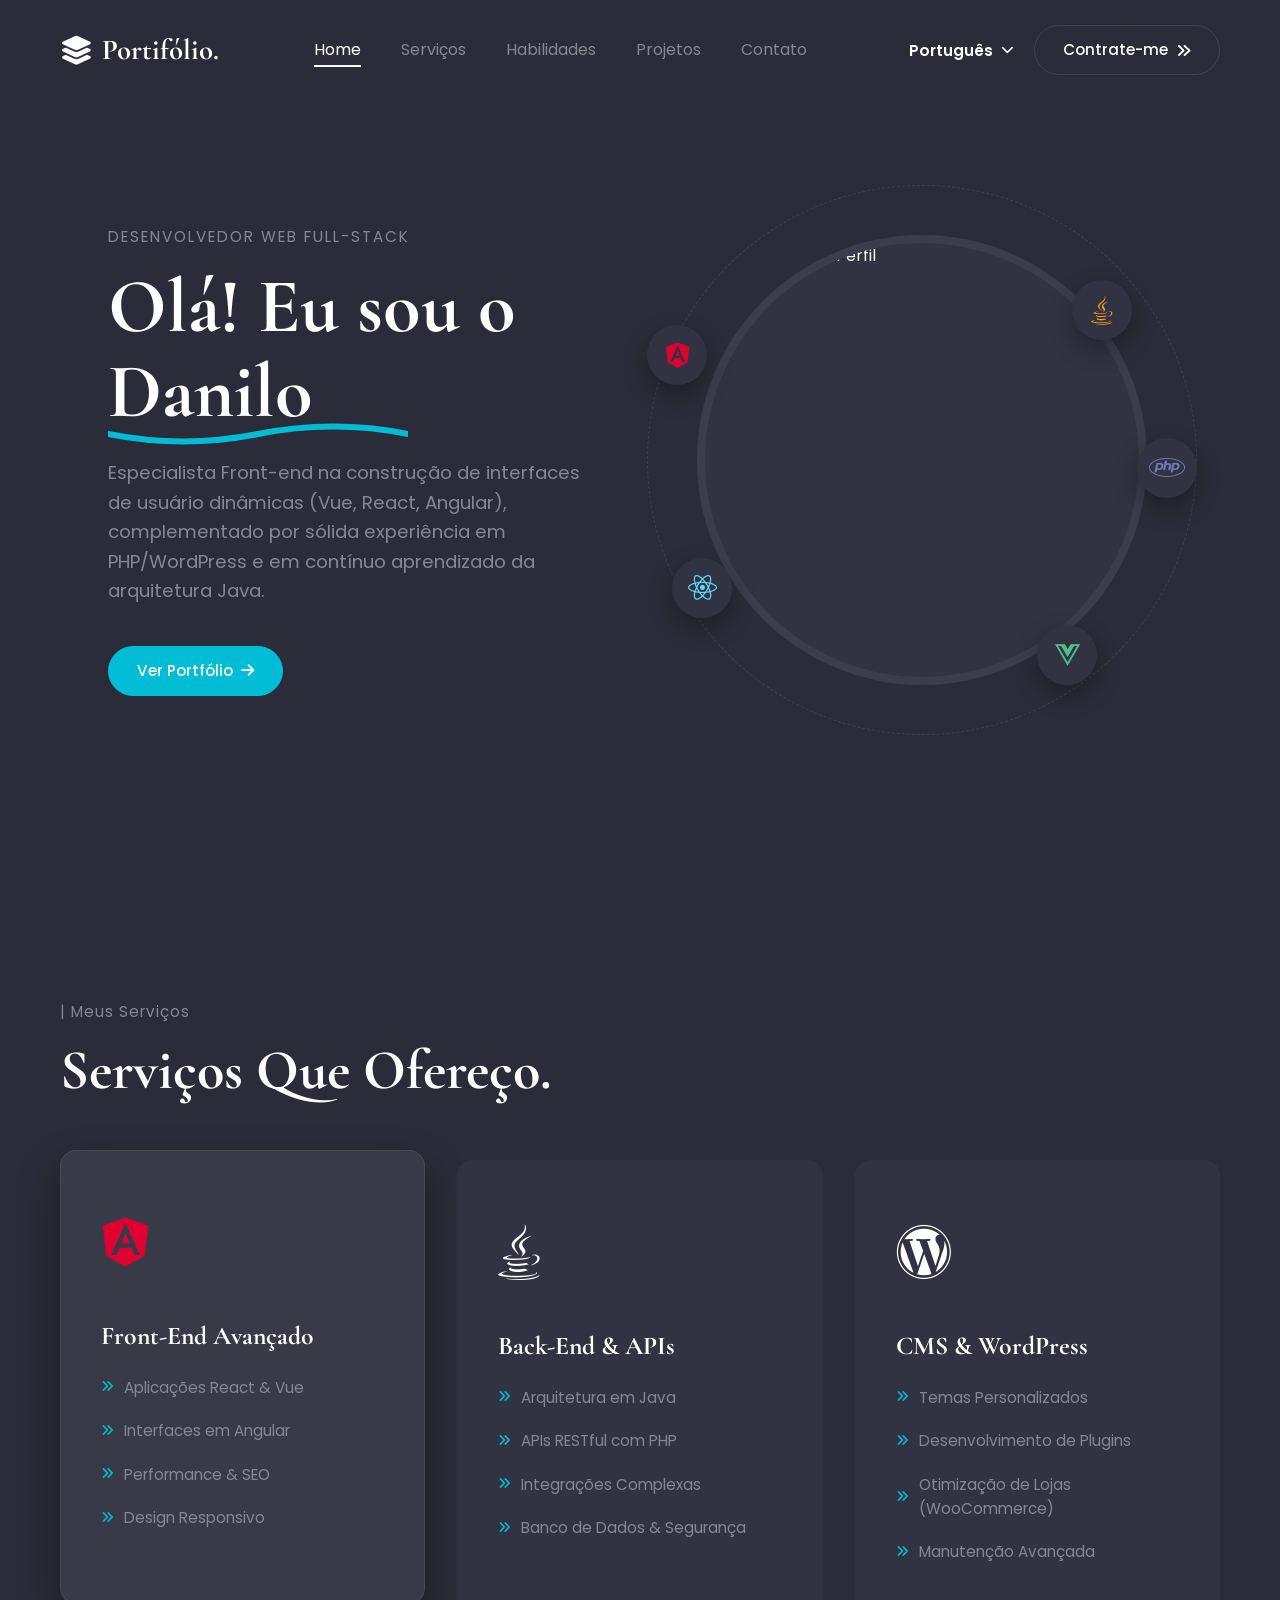
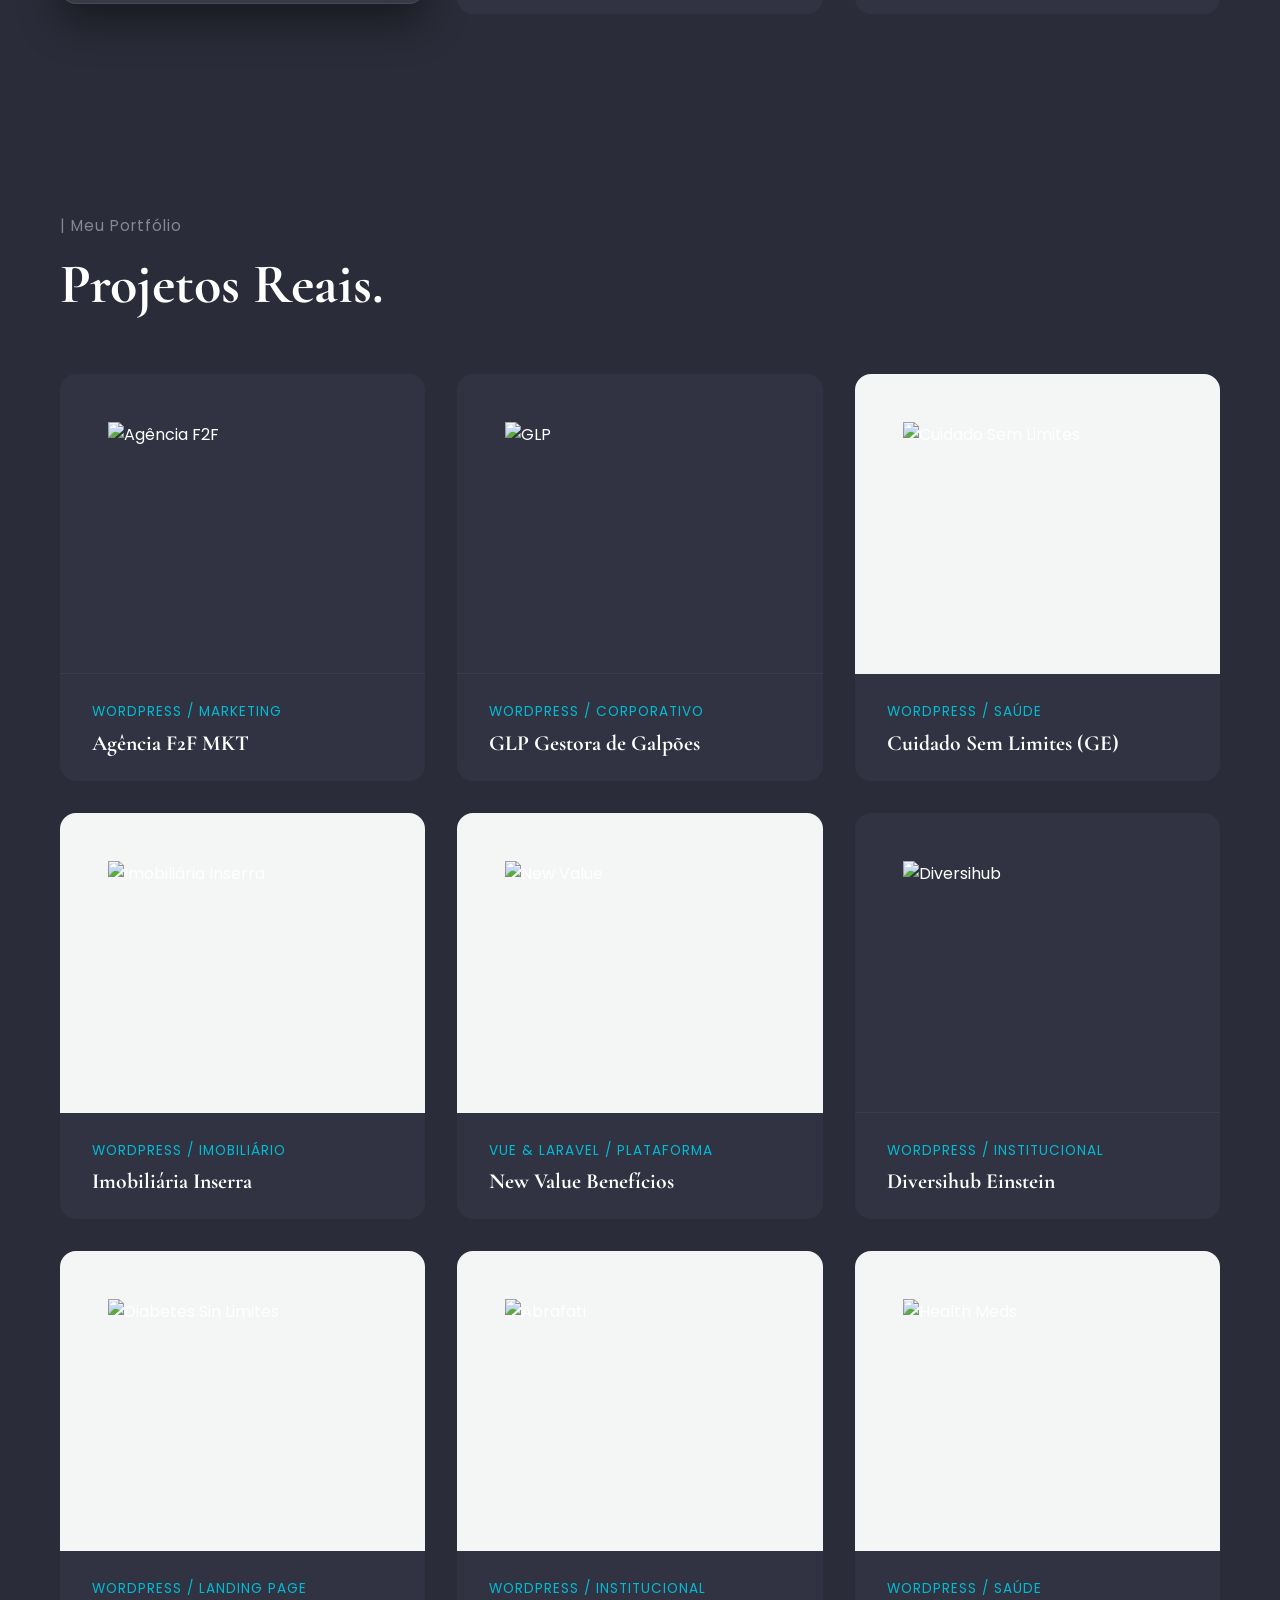
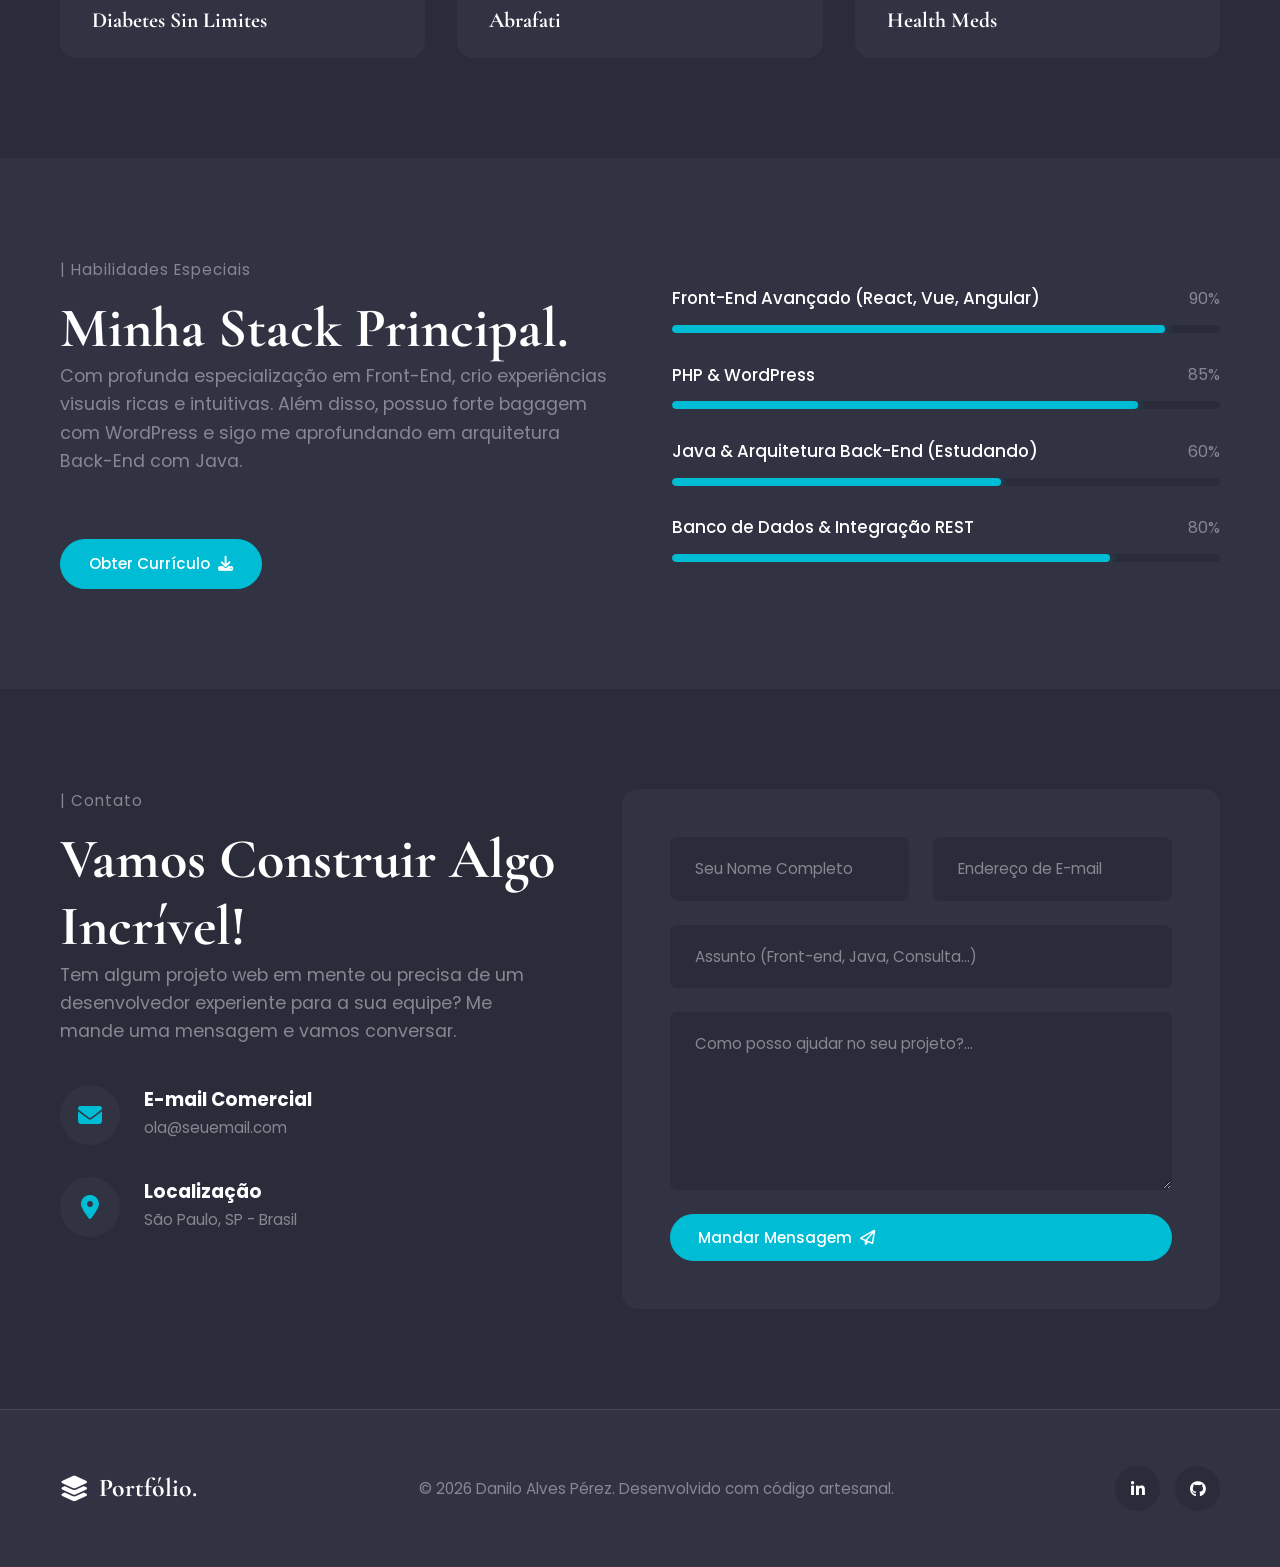
==== index.html @ 252a56c3 "feat: Initial commit of the portfolio project" ====
<!doctype html>
<html lang="pt-BR">
  <head>
    <meta charset="UTF-8" />
    <meta name="viewport" content="width=device-width, initial-scale=1.0" />
    <title>Portfólio | Desenvolvedor Full-Stack</title>

    <!-- Meta tags for SEO -->
    <meta
      name="description"
      content="Portfólio moderno e profissional de UI/UX Design e Desenvolvimento. Confira meus projetos, habilidades e serviços."
    />

    <!-- Google Fonts -->
    <link rel="preconnect" href="https://fonts.googleapis.com" />
    <link rel="preconnect" href="https://fonts.gstatic.com" crossorigin />
    <link
      href="https://fonts.googleapis.com/css2?family=Cormorant+Garamond:ital,wght@0,400;0,500;0,600;0,700;1,400&family=Poppins:wght@300;400;500;600;700&display=swap"
      rel="stylesheet"
    />

    <!-- Font Awesome for Icons -->
    <link
      rel="stylesheet"
      href="https://cdnjs.cloudflare.com/ajax/libs/font-awesome/6.4.0/css/all.min.css"
    />

    <!-- Flag Icons -->
    <link
      rel="stylesheet"
      href="https://cdn.jsdelivr.net/gh/lipis/flag-icons@7.0.0/css/flag-icons.min.css"
    />

    <!-- Custom CSS -->
    <link rel="stylesheet" href="./css/style.css" />
  </head>
  <body>
    <!-- Header / Navigation -->
    <header class="header" id="header">
      <div class="container header-container">
        <a href="#" class="logo">
          <i class="fa-solid fa-layer-group"></i>
          <span>Portifólio.</span>
        </a>

        <nav class="nav" id="nav-menu">
          <ul class="nav-list">
            <li class="nav-item">
              <a href="#home" class="nav-link active" data-i18n="nav-home"
                >Home</a
              >
            </li>
            <li class="nav-item">
              <a href="#services" class="nav-link" data-i18n="nav-services"
                >Serviços</a
              >
            </li>
            <li class="nav-item">
              <a href="#skills" class="nav-link" data-i18n="nav-skills"
                >Habilidades</a
              >
            </li>
            <li class="nav-item">
              <a href="#portfolio" class="nav-link" data-i18n="nav-portfolio"
                >Projetos</a
              >
            </li>
            <li class="nav-item">
              <a href="#contact" class="nav-link" data-i18n="nav-contact"
                >Contato</a
              >
            </li>
          </ul>

          <div class="nav-close" id="nav-close">
            <i class="fa-solid fa-xmark"></i>
          </div>
        </nav>

        <div class="header-actions">
          <!-- Botão Dropdown de Idioma (Movido para o lugar correto) -->
          <div class="lang-dropdown">
            <button class="lang-dropdown-btn" id="lang-dropdown-btn">
              <span class="fi fi-br" id="current-lang-flag"></span>
              <span id="current-lang-text">Português</span>
              <i class="fa-solid fa-chevron-down" style="font-size: 0.8rem"></i>
            </button>
            <ul class="lang-dropdown-menu">
              <li>
                <a href="#" class="lang-option" data-lang="pt"
                  ><span class="fi fi-br"></span> Português</a
                >
              </li>
              <li>
                <a href="#" class="lang-option" data-lang="en"
                  ><span class="fi fi-us"></span> English</a
                >
              </li>
              <li>
                <a href="#" class="lang-option" data-lang="es"
                  ><span class="fi fi-es"></span> Español</a
                >
              </li>
            </ul>
          </div>

          <a href="#contact" class="btn btn-outline" data-i18n="nav-hire"
            >Contrate-me <i class="fa-solid fa-angles-right"></i
          ></a>
          <div class="nav-toggle" id="nav-toggle">
            <i class="fa-solid fa-bars-staggered"></i>
          </div>
        </div>
      </div>
    </header>

    <main class="main">
      <!-- HERO SECTION -->
      <section id="home" class="hero section">
        <div class="container hero-container grid">
          <div class="hero-content">
            <span class="hero-subtitle" data-i18n="hero-subtitle"
              >Desenvolvedor Web Full-Stack</span
            >
            <h1 class="hero-title" data-i18n="hero-title-1">
              Olá! Eu sou o<br />
              <span class="highlight">Danilo</span>
              <svg
                class="title-shape"
                viewBox="0 0 200 20"
                xmlns="http://www.w3.org/2000/svg"
              >
                <path
                  d="M0,10 Q50,20 100,10 T200,10"
                  fill="none"
                  stroke="var(--clr-accent)"
                  stroke-width="4"
                  stroke-linecap="round"
                />
              </svg>
            </h1>
            <p class="hero-description" data-i18n="hero-description">
              Especialista em construir aplicações robustas, sistemas escaláveis
              e experiências de usuário dinâmicas utilizando tecnologias
              modernas do front ao back-end.
            </p>
            <div class="hero-btns">
              <a
                href="#portfolio"
                class="btn btn-primary"
                data-i18n="hero-btn-portfolio"
                >Ver Portfólio <i class="fa-solid fa-arrow-right"></i
              ></a>
              <!-- <a
                href="#services"
                class="btn btn-video"
                data-i18n="hero-btn-video"
                ><i class="fa-solid fa-circle-play"></i> Assistir Vídeo</a
              > -->
            </div>
          </div>
          <div class="hero-img-container">
            <div class="hero-circle-shape"></div>
            <!-- Sua foto local (já copiada): -->
            <img
              src="./assets/img/hero-danilo.png"
              alt="Minha Foto de Perfil"
              class="hero-img"
            />

            <div class="hero-floating-icon f-icon-1">
              <i class="fa-brands fa-java"></i>
            </div>
            <div class="hero-floating-icon f-icon-2">
              <i class="fa-brands fa-react"></i>
            </div>
            <div class="hero-floating-icon f-icon-3">
              <i class="fa-brands fa-php"></i>
            </div>
            <div class="hero-floating-icon f-icon-4">
              <i class="fa-brands fa-angular"></i>
            </div>
            <div class="hero-floating-icon f-icon-5">
              <i class="fa-brands fa-vuejs"></i>
            </div>
          </div>
        </div>
      </section>

      <!-- SERVICES SECTION -->
      <section id="services" class="services section">
        <div class="container">
          <div class="section-header">
            <span class="section-subtitle" data-i18n="services-section-subtitle"
              >| Meus Serviços</span
            >
            <h2 class="section-title" data-i18n="services-section-title">
              Serviços Que Ofereço.
            </h2>
          </div>

          <div class="services-grid grid">
            <div class="service-card active">
              <div class="service-icon">
                <i class="fa-brands fa-angular"></i>
              </div>
              <h3 class="service-title" data-i18n="service-1-title">
                Front-End Avançado
              </h3>
              <ul class="service-list">
                <li>
                  <i class="fa-solid fa-angles-right"></i>
                  <span data-i18n="service-1-item-1"
                    >Aplicações React & Vue</span
                  >
                </li>
                <li>
                  <i class="fa-solid fa-angles-right"></i>
                  <span data-i18n="service-1-item-2"
                    >Interfaces em Angular</span
                  >
                </li>
                <li>
                  <i class="fa-solid fa-angles-right"></i>
                  <span data-i18n="service-1-item-3">Performance & SEO</span>
                </li>
                <li>
                  <i class="fa-solid fa-angles-right"></i>
                  <span data-i18n="service-1-item-4">Design Responsivo</span>
                </li>
              </ul>
            </div>
            <div class="service-card">
              <div class="service-icon">
                <i class="fa-brands fa-java"></i>
              </div>
              <h3 class="service-title" data-i18n="service-2-title">
                Back-End & APIs
              </h3>
              <ul class="service-list">
                <li>
                  <i class="fa-solid fa-angles-right"></i>
                  <span data-i18n="service-2-item-1">Arquitetura em Java</span>
                </li>
                <li>
                  <i class="fa-solid fa-angles-right"></i>
                  <span data-i18n="service-2-item-2">APIs RESTful com PHP</span>
                </li>
                <li>
                  <i class="fa-solid fa-angles-right"></i>
                  <span data-i18n="service-2-item-3"
                    >Integrações Complexas</span
                  >
                </li>
                <li>
                  <i class="fa-solid fa-angles-right"></i>
                  <span data-i18n="service-2-item-4"
                    >Banco de Dados & Segurança</span
                  >
                </li>
              </ul>
            </div>
            <div class="service-card">
              <div class="service-icon">
                <i class="fa-brands fa-wordpress"></i>
              </div>
              <h3 class="service-title" data-i18n="service-3-title">
                CMS & WordPress
              </h3>
              <ul class="service-list">
                <li>
                  <i class="fa-solid fa-angles-right"></i>
                  <span data-i18n="service-3-item-1">Temas Personalizados</span>
                </li>
                <li>
                  <i class="fa-solid fa-angles-right"></i>
                  <span data-i18n="service-3-item-2"
                    >Desenvolvimento de Plugins</span
                  >
                </li>
                <li>
                  <i class="fa-solid fa-angles-right"></i>
                  <span data-i18n="service-3-item-3"
                    >Otimização de Lojas (WooCommerce)</span
                  >
                </li>
                <li>
                  <i class="fa-solid fa-angles-right"></i>
                  <span data-i18n="service-3-item-4">Manutenção Avançada</span>
                </li>
              </ul>
            </div>
          </div>
        </div>
      </section>

      <!-- PORTFOLIO SECTION -->
      <section id="portfolio" class="portfolio section">
        <div class="container">
          <div class="section-header">
            <span
              class="section-subtitle"
              data-i18n="portfolio-section-subtitle"
              >| Meu Portfólio</span
            >
            <h2 class="section-title" data-i18n="portfolio-section-title">
              Projetos Recentes.
            </h2>
          </div>

          <div class="portfolio-grid grid">
            <div class="portfolio-card">
              <div class="portfolio-img-wrapper">
                <img
                  src="https://agenciaf2f.com/wp-content/themes/agencia-new/assets/images/logos/novo-logo-banner-header.png"
                  alt="Agência F2F"
                  class="portfolio-img logo-mode dark-bg"
                />
                <div class="portfolio-overlay">
                  <a
                    href="https://agenciaf2f.com/"
                    target="_blank"
                    class="portfolio-link"
                    ><i class="fa-solid fa-arrow-right"></i
                  ></a>
                </div>
              </div>
              <div class="portfolio-content">
                <span class="portfolio-category" data-i18n="portfolio-1-cat"
                  >WordPress / Marketing</span
                >
                <h3 class="portfolio-title" data-i18n="portfolio-1-title">
                  Agência F2F MKT
                </h3>
              </div>
            </div>

            <div class="portfolio-card">
              <div class="portfolio-img-wrapper">
                <img
                  src="https://glp.com.br/wp-content/webp-express/webp-images/themes/glp/images/logo.png.webp"
                  alt="GLP"
                  class="portfolio-img logo-mode dark-bg"
                />
                <div class="portfolio-overlay">
                  <a
                    href="https://glp.com.br/"
                    target="_blank"
                    class="portfolio-link"
                    ><i class="fa-solid fa-arrow-right"></i
                  ></a>
                </div>
              </div>
              <div class="portfolio-content">
                <span class="portfolio-category" data-i18n="portfolio-2-cat"
                  >WordPress / Corporativo</span
                >
                <h3 class="portfolio-title" data-i18n="portfolio-2-title">
                  GLP Gestora de Galpões
                </h3>
              </div>
            </div>

            <div class="portfolio-card">
              <div class="portfolio-img-wrapper">
                <img
                  src="https://cuidadosemlimites.com.br/wp-content/uploads/2024/04/Logo_GEHealthcare-01.png"
                  alt="Cuidado Sem Limites"
                  class="portfolio-img logo-mode"
                />
                <div class="portfolio-overlay">
                  <a
                    href="https://cuidadosemlimites.com.br/"
                    target="_blank"
                    class="portfolio-link"
                    ><i class="fa-solid fa-arrow-right"></i
                  ></a>
                </div>
              </div>
              <div class="portfolio-content">
                <span class="portfolio-category" data-i18n="portfolio-3-cat"
                  >WordPress / Saúde</span
                >
                <h3 class="portfolio-title" data-i18n="portfolio-3-title">
                  Cuidado Sem Limites (GE)
                </h3>
              </div>
            </div>

            <div class="portfolio-card">
              <div class="portfolio-img-wrapper">
                <img
                  src="https://imobiliariainserra.com.br/wp-content/themes/imobiliaria-inserra/assets/images/inserra-logo.png"
                  alt="Imobiliária Inserra"
                  class="portfolio-img logo-mode"
                />
                <div class="portfolio-overlay">
                  <a
                    href="https://imobiliariainserra.com.br/"
                    target="_blank"
                    class="portfolio-link"
                    ><i class="fa-solid fa-arrow-right"></i
                  ></a>
                </div>
              </div>
              <div class="portfolio-content">
                <span class="portfolio-category" data-i18n="portfolio-4-cat"
                  >WordPress / Imobiliário</span
                >
                <h3 class="portfolio-title" data-i18n="portfolio-4-title">
                  Imobiliária Inserra
                </h3>
              </div>
            </div>

            <div class="portfolio-card">
              <div class="portfolio-img-wrapper">
                <img
                  src="https://www.newvalue.com.br/_nuxt/img/logo-newvalue.396df28.png"
                  alt="New Value"
                  class="portfolio-img logo-mode"
                />
                <div class="portfolio-overlay">
                  <a
                    href="https://www.newvalue.com.br/"
                    target="_blank"
                    class="portfolio-link"
                    ><i class="fa-solid fa-arrow-right"></i
                  ></a>
                </div>
              </div>
              <div class="portfolio-content">
                <span class="portfolio-category" data-i18n="portfolio-5-cat"
                  >Vue & Laravel / Plataforma</span
                >
                <h3 class="portfolio-title" data-i18n="portfolio-5-title">
                  New Value Benefícios
                </h3>
              </div>
            </div>

            <div class="portfolio-card">
              <div class="portfolio-img-wrapper">
                <img
                  src="https://diversihub.einstein.br/wp-content/themes/pullup-theme/assets/img/logo.svg"
                  alt="Diversihub"
                  class="portfolio-img logo-mode dark-bg"
                />
                <div class="portfolio-overlay">
                  <a
                    href="https://diversihub.einstein.br/"
                    target="_blank"
                    class="portfolio-link"
                    ><i class="fa-solid fa-arrow-right"></i
                  ></a>
                </div>
              </div>
              <div class="portfolio-content">
                <span class="portfolio-category" data-i18n="portfolio-6-cat"
                  >WordPress / Institucional</span
                >
                <h3 class="portfolio-title" data-i18n="portfolio-6-title">
                  Diversihub Einstein
                </h3>
              </div>
            </div>

            <div class="portfolio-card">
              <div class="portfolio-img-wrapper">
                <img
                  src="https://diabetessinlimites.com/wp-content/uploads/2026/02/Vector.png"
                  alt="Diabetes Sin Limites"
                  class="portfolio-img logo-mode"
                />
                <div class="portfolio-overlay">
                  <a
                    href="https://diabetessinlimites.com/mdi/"
                    target="_blank"
                    class="portfolio-link"
                    ><i class="fa-solid fa-arrow-right"></i
                  ></a>
                </div>
              </div>
              <div class="portfolio-content">
                <span class="portfolio-category" data-i18n="portfolio-7-cat"
                  >WordPress / Landing Page</span
                >
                <h3 class="portfolio-title" data-i18n="portfolio-7-title">
                  Diabetes Sin Limites
                </h3>
              </div>
            </div>

            <div class="portfolio-card">
              <div class="portfolio-img-wrapper">
                <img
                  src="https://abrafati.com.br/wp-content/themes/pro/images/logo.png"
                  alt="Abrafati"
                  class="portfolio-img logo-mode"
                />
                <div class="portfolio-overlay">
                  <a
                    href="https://abrafati.com.br/"
                    target="_blank"
                    class="portfolio-link"
                    ><i class="fa-solid fa-arrow-right"></i
                  ></a>
                </div>
              </div>
              <div class="portfolio-content">
                <span class="portfolio-category" data-i18n="portfolio-8-cat"
                  >WordPress / Institucional</span
                >
                <h3 class="portfolio-title" data-i18n="portfolio-8-title">
                  Abrafati
                </h3>
              </div>
            </div>
            <div class="portfolio-card">
              <div class="portfolio-img-wrapper">
                <img
                  src="https://healthmeds.com.br/wp-content/uploads/2024/11/logo-header-health-meds_20240923-1555-1.webp"
                  alt="Health Meds"
                  class="portfolio-img logo-mode"
                />
                <div class="portfolio-overlay">
                  <a
                    href="https://healthmeds.com.br/"
                    target="_blank"
                    class="portfolio-link"
                    ><i class="fa-solid fa-arrow-right"></i
                  ></a>
                </div>
              </div>
              <div class="portfolio-content">
                <span class="portfolio-category" data-i18n="portfolio-9-cat"
                  >WordPress / Saúde</span
                >
                <h3 class="portfolio-title" data-i18n="portfolio-9-title">
                  Health Meds
                </h3>
              </div>
            </div>
          </div>
        </div>
      </section>

      <!-- SKILLS SECTION -->
      <section id="skills" class="skills section">
        <div class="container skills-container grid">
          <div class="skills-data">
            <span class="section-subtitle" data-i18n="skills-section-subtitle"
              >| Habilidades Especiais</span
            >
            <h2 class="section-title" data-i18n="skills-section-title">
              Minha Zona de Genialidade.
            </h2>
            <p class="skills-description" data-i18n="skills-description">
              Com sólida experiência técnica e uma visão aguçada para o design,
              entrego produtos dinâmicos, completos e otimizados para encantar
              usuários em todo o mundo.
            </p>
            <a
              href="#contact"
              class="btn btn-primary mt-4"
              data-i18n="skills-btn"
              >Obter Currículo <i class="fa-solid fa-download"></i
            ></a>
          </div>

          <div class="skills-bars">
            <div class="skill-item">
              <div class="skill-info">
                <span class="skill-name" data-i18n="skill-1-name"
                  >Front-End Avançado (React, Vue, Angular)</span
                >
                <span class="skill-percent">90%</span>
              </div>
              <div class="skill-bar">
                <span class="skill-progress" style="width: 90%"></span>
              </div>
            </div>
            <div class="skill-item">
              <div class="skill-info">
                <span class="skill-name" data-i18n="skill-2-name"
                  >PHP & WordPress</span
                >
                <span class="skill-percent">85%</span>
              </div>
              <div class="skill-bar">
                <span class="skill-progress" style="width: 85%"></span>
              </div>
            </div>
            <div class="skill-item">
              <div class="skill-info">
                <span class="skill-name" data-i18n="skill-3-name"
                  >Java & Arquitetura Back-End (Estudando)</span
                >
                <span class="skill-percent">60%</span>
              </div>
              <div class="skill-bar">
                <span class="skill-progress" style="width: 60%"></span>
              </div>
            </div>
            <div class="skill-item">
              <div class="skill-info">
                <span class="skill-name" data-i18n="skill-4-name"
                  >Banco de Dados & Integração REST</span
                >
                <span class="skill-percent">80%</span>
              </div>
              <div class="skill-bar">
                <span class="skill-progress" style="width: 80%"></span>
              </div>
            </div>
          </div>
        </div>
      </section>

      <!-- CONTACT SECTION -->
      <section id="contact" class="contact section">
        <div class="container contact-container grid">
          <div class="contact-content">
            <span class="section-subtitle" data-i18n="contact-section-subtitle"
              >| Contato</span
            >
            <h2 class="section-title" data-i18n="contact-section-title">
              Vamos Iniciar Um Projeto!
            </h2>
            <p class="contact-description" data-i18n="contact-description">
              Tem alguma ideia em mente ou precisa de ajuda com uma plataforma
              incrível? Me mande uma mensagem e vamos conversar sobre o seu
              futuro digital.
            </p>

            <div class="contact-info">
              <div class="info-item">
                <i class="fa-solid fa-envelope"></i>
                <div>
                  <h4 data-i18n="contact-email-title">E-mail Comercial</h4>
                  <p>ola@seuemail.com</p>
                </div>
              </div>
              <div class="info-item">
                <i class="fa-solid fa-location-dot"></i>
                <div>
                  <h4 data-i18n="contact-location-title">Localização</h4>
                  <p>São Paulo, SP - Brasil</p>
                </div>
              </div>
            </div>
          </div>

          <form action="" class="contact-form grid">
            <div class="form-inputs grid">
              <input
                type="text"
                placeholder="Seu Nome Completo"
                class="form-input"
                data-i18n="contact-form-name"
                required
              />
              <input
                type="email"
                placeholder="Endereço de E-mail"
                class="form-input"
                data-i18n="contact-form-email"
                required
              />
            </div>
            <input
              type="text"
              placeholder="Assunto (Design, Dev, Consulta...)"
              class="form-input"
              data-i18n="contact-form-subject"
              required
            />
            <textarea
              placeholder="Como posso te ajudar hoje?..."
              class="form-input"
              data-i18n="contact-form-msg"
              cols="30"
              rows="6"
              required
            ></textarea>

            <button
              type="submit"
              class="btn btn-primary"
              data-i18n="contact-btn"
            >
              Mandar Mensagem <i class="fa-regular fa-paper-plane"></i>
            </button>
          </form>
        </div>
      </section>
    </main>

    <!-- FOOTER -->
    <footer class="footer">
      <div class="container footer-container">
        <div class="footer-logo">
          <i class="fa-solid fa-layer-group"></i>
          <span>Portfólio.</span>
        </div>
        <p class="footer-copy" data-i18n="footer-copy">
          &#169; 2026 Danilo Alves Pérez. Desenvolvido com carinho.
        </p>
        <div class="footer-socials">
          <a
            href="https://www.linkedin.com/in/danilo-alves-perez/"
            target="_blank"
            class="social-link"
            ><i class="fa-brands fa-linkedin-in"></i
          ></a>
          <a
            href="https://github.com/dap4ever"
            target="_blank"
            class="social-link"
            ><i class="fa-brands fa-github"></i
          ></a>
        </div>
      </div>
    </footer>

    <!-- Custom JS -->
    <script src="./js/i18n.js"></script>
    <script src="./js/main.js"></script>
  </body>
</html>
---- css/style.css ----
/* =========================================
   VARIÁVEIS DE DESIGN & TOKENS
   ========================================= */
:root {
    /* Cores (Inspiradas no Lendex Dark Mode) */
    --clr-bg-main: #2A2C39;
    /* Fundo primário escuro */
    --clr-bg-secondary: #313342;
    /* Fundo secundário (Cards, etc) */
    --clr-text-main: #FFFFFF;
    /* Texto principal em foco */
    --clr-text-muted: #858792;
    /* Textos secundários, parágrafos */
    --clr-accent: #00bcd4;
    /* Cor de destaque inicial (Ciano/Azul claro) para botões/links. Você pode ajustar depois. */
    --clr-accent-hover: #0097a7;
    --clr-border: rgba(255, 255, 255, 0.1);

    /* Tipografia */
    --font-heading: 'Cormorant Garamond', serif;
    --font-body: 'Poppins', sans-serif;

    /* Espaçamentos e Layout */
    --container-width: 1200px;
    --section-padding: 100px 0;
    --radius-sm: 4px;
    --radius-md: 8px;
    --radius-lg: 16px;
    --radius-pill: 50px;

    /* Transições */
    --tr-fast: 0.2s ease;
    --tr-medium: 0.4s ease;
}

/* =========================================
   CSS RESET BASE
   ========================================= */
* {
    margin: 0;
    padding: 0;
    box-sizing: border-box;
}

html {
    scroll-behavior: smooth;
}

body {
    font-family: var(--font-body);
    background-color: var(--clr-bg-main);
    color: var(--clr-text-main);
    line-height: 1.6;
    overflow-x: hidden;
}

ul {
    list-style: none;
}

a {
    text-decoration: none;
    color: inherit;
}

img {
    max-width: 100%;
    height: auto;
    display: block;
}

/* =========================================
   ESTILOS GLOBAIS
   ========================================= */
.container {
    max-width: var(--container-width);
    margin: 0 auto;
    padding: 0 20px;
}

h1,
h2,
h3,
h4,
h5,
h6 {
    font-family: var(--font-heading);
    font-weight: 700;
    line-height: 1.2;
}

p {
    color: var(--clr-text-muted);
}

/* =========================================
   BOTÕES (BTNS) E LINKS
   ========================================= */
.btn {
    display: inline-flex;
    align-items: center;
    gap: 8px;
    padding: 12px 28px;
    font-family: var(--font-body);
    font-weight: 500;
    font-size: 0.95rem;
    border-radius: var(--radius-pill);
    cursor: pointer;
    transition: var(--tr-fast);
    border: none;
    outline: none;
}

.btn-outline {
    background-color: transparent;
    color: var(--clr-text-main);
    border: 1px solid var(--clr-border);
}

.btn-outline:hover {
    background-color: var(--clr-text-main);
    color: var(--clr-bg-main);
}

/* =========================================
   HEADER & NAVEGAÇÃO
   ========================================= */
.header {
    width: 100%;
    position: fixed;
    top: 0;
    left: 0;
    z-index: 1000;
    background-color: transparent;
    padding: 25px 0;
    transition: var(--tr-medium);
}

/* Classe adicionada via JS ao rolar a página */
.header.scroll-header {
    background-color: var(--clr-bg-main);
    box-shadow: 0 4px 6px rgba(0, 0, 0, 0.1);
    padding: 15px 0;
    border-bottom: 1px solid var(--clr-border);
}

.header-container {
    display: flex;
    justify-content: space-between;
    align-items: center;
}

.logo {
    display: flex;
    align-items: center;
    gap: 10px;
    font-family: var(--font-heading);
    font-size: 1.8rem;
    font-weight: 700;
    color: var(--clr-text-main);
}

.logo i {
    color: var(--clr-text-main);
}

.nav-list {
    display: flex;
    gap: 40px;
}

.nav-link {
    font-size: 1rem;
    font-weight: 400;
    color: var(--clr-text-muted);
    transition: var(--tr-fast);
    position: relative;
}

.nav-link:hover,
.nav-link.active {
    color: var(--clr-text-main);
}

.nav-link::after {
    content: '';
    position: absolute;
    bottom: -6px;
    left: 0;
    width: 0%;
    height: 2px;
    background-color: var(--clr-text-main);
    transition: var(--tr-fast);
}

.nav-link:hover::after,
.nav-link.active::after {
    width: 100%;
}

/* Lang Dropdown */
.lang-dropdown {
    position: relative;
    /* margin-left: 20px; removido pois agora vive no header-actions que tem gap */
}

.lang-dropdown-btn {
    display: flex;
    align-items: center;
    gap: 8px;
    font-size: 0.95rem;
    font-weight: 600;
    color: var(--clr-text-main);
    background: transparent;
    border: none;
    cursor: pointer;
    font-family: var(--font-body);
}

.lang-dropdown-menu {
    position: absolute;
    top: 150%;
    right: 0;
    background-color: var(--clr-bg-secondary);
    border: 1px solid var(--clr-border);
    border-radius: var(--radius-sm);
    padding: 10px 0;
    min-width: 130px;
    box-shadow: 0 10px 20px rgba(0, 0, 0, 0.2);
    opacity: 0;
    visibility: hidden;
    transform: translateY(-10px);
    transition: var(--tr-fast);
    z-index: 100;
    list-style: none;
    /* remove marcadores */
}

/* Estado Ativo: Mostrar Menu */
.lang-dropdown.active .lang-dropdown-menu {
    opacity: 1;
    visibility: visible;
    transform: translateY(0);
}

/* Header Actions (Botões do lado direito) */
.header-actions {
    display: flex;
    align-items: center;
    gap: 20px;
}

.lang-option {
    display: flex;
    align-items: center;
    gap: 10px;
    padding: 10px 20px;
    color: var(--clr-text-muted);
    font-size: 0.95rem;
    transition: var(--tr-fast);
    text-decoration: none;
}

.lang-option:hover {
    color: var(--clr-text-main);
    background-color: rgba(255, 255, 255, 0.05);
}

.nav-close,
.nav-toggle {
    display: none;
    font-size: 1.5rem;
    cursor: pointer;
    color: var(--clr-text-main);
}

/* =============== CLASSES UTILITÁRIAS ================== */
.section {
    padding: var(--section-padding);
}

.grid {
    display: grid;
    gap: 1.5rem;
}

.section-header {
    margin-bottom: 3.5rem;
}

.section-subtitle {
    display: flex;
    align-items: center;
    gap: 8px;
    color: var(--clr-text-muted);
    font-size: 0.95rem;
    letter-spacing: 1px;
    margin-bottom: 0.8rem;
}

.section-title {
    font-size: 3.5rem;
    color: var(--clr-text-main);
}

@media screen and (max-width: 768px) {
    .section-title {
        font-size: 2.5rem;
    }
}

/* =============== BUTTONS (Continuação) =============== */
.btn-primary {
    background-color: var(--clr-accent);
    color: #fff;
    border: 1px solid var(--clr-accent);
}

.btn-primary:hover {
    background-color: var(--clr-accent-hover);
    border-color: var(--clr-accent-hover);
    transform: translateY(-3px);
    box-shadow: 0 10px 20px rgba(0, 188, 212, 0.3);
}

.btn-video {
    background-color: transparent;
    color: var(--clr-accent);
    padding: 12px;
}

.btn-video:hover {
    color: var(--clr-accent-hover);
    transform: translateY(-3px);
}

/* =========================================
   HERO SECTION
   ========================================= */
.hero {
    min-height: 100vh;
    display: flex;
    align-items: center;
    padding-top: 120px;
    /* Compensa o menu fixo */
}

.hero-container {
    grid-template-columns: 1fr 1fr;
    align-items: center;
    gap: 4rem;
}

.hero-subtitle {
    display: inline-block;
    color: var(--clr-text-muted);
    letter-spacing: 2px;
    font-size: 0.95rem;
    text-transform: uppercase;
    margin-bottom: 1rem;
}

.hero-title {
    font-size: 4.8rem;
    margin-bottom: 1.5rem;
    position: relative;
    line-height: 1.1;
}

.highlight {
    position: relative;
    display: inline-block;
}

.title-shape {
    position: absolute;
    bottom: -15px;
    left: 0;
    width: 60%;
    height: 30px;
}

.hero-description {
    font-size: 1.15rem;
    margin-bottom: 2.5rem;
    max-width: 500px;
}

.hero-btns {
    display: flex;
    align-items: center;
    gap: 1.5rem;
}

/* Hero Image & Animations */
.hero-img-container {
    position: relative;
    display: flex;
    justify-content: center;
    align-items: center;
}

.hero-img {
    width: 450px;
    height: 450px;
    object-fit: cover;
    border-radius: 50%;
    position: relative;
    z-index: 2;
    border: 8px solid rgba(255, 255, 255, 0.05);
    background-color: var(--clr-bg-secondary);
}

.hero-circle-shape {
    position: absolute;
    width: 550px;
    height: 550px;
    border: 1px dashed var(--clr-border);
    border-radius: 50%;
    z-index: 1;
    animation: spin 35s linear infinite;
}

@keyframes spin {
    100% {
        transform: rotate(360deg);
    }
}

/* Floating Icons */
.hero-floating-icon {
    position: absolute;
    width: 60px;
    height: 60px;
    background-color: var(--clr-bg-secondary);
    border-radius: 50%;
    display: flex;
    align-items: center;
    justify-content: center;
    font-size: 1.8rem;
    color: var(--clr-text-main);
    z-index: 3;
    box-shadow: 0 10px 25px rgba(0, 0, 0, 0.3);
    animation: float 4s ease-in-out infinite;
}

/* Java Orange */
.f-icon-1 {
    top: 10%;
    right: 8%;
    animation-delay: 0s;
    color: #f89820;
}

/* React Blue */
.f-icon-2 {
    bottom: 15%;
    left: 0%;
    animation-delay: 1s;
    color: #61DAFB;
}

/* PHP Blue/Purple */
.f-icon-3 {
    top: 45%;
    right: -5%;
    animation-delay: 2s;
    color: #777bb4;
}

/* Angular Red */
.f-icon-4 {
    top: 20%;
    left: -5%;
    animation-delay: 0.5s;
    color: #dd0031;
}

/* Vue Green */
.f-icon-5 {
    bottom: 0%;
    right: 15%;
    animation-delay: 1.5s;
    color: #4fc08d;
}

@keyframes float {
    0% {
        transform: translateY(0);
    }

    50% {
        transform: translateY(-20px);
    }

    100% {
        transform: translateY(0);
    }
}

/* =========================================
   SERVICES SECTION
   ========================================= */
.services-grid {
    grid-template-columns: repeat(3, 1fr);
    gap: 2rem;
}

.service-card {
    background-color: var(--clr-bg-secondary);
    padding: 3rem 2.5rem;
    border-radius: var(--radius-lg);
    transition: var(--tr-medium);
    border: 1px solid transparent;
    position: relative;
    overflow: hidden;
}

/* Ativo ou Hover: destaque especial do card de serviço */
.service-card:hover,
.service-card.active {
    transform: translateY(-10px);
    border-color: rgba(255, 255, 255, 0.08);
    box-shadow: 0 20px 40px rgba(0, 0, 0, 0.4);
}

.service-card.active {
    background-color: #383a48;
    /* Levemente mais claro para focar no do meio */
}

.service-icon {
    font-size: 3.5rem;
    color: var(--clr-text-main);
    margin-bottom: 2rem;
    transition: var(--tr-fast);
}

.service-card:hover .service-icon,
.service-card.active .service-icon {
    color: var(--clr-accent);
}

.service-card:hover .service-icon .fa-angular,
.service-card.active .service-icon .fa-angular {
    color: #DD0031;
    /* Cor oficial do Angular Red */
}

.service-card:hover .service-icon .fa-java,
.service-card.active .service-icon .fa-java {
    color: #f89820;
    /* Cor oficial do Java Orange */
}

.service-title {
    font-size: 1.6rem;
    margin-bottom: 1.5rem;
}

.service-list {
    display: flex;
    flex-direction: column;
    gap: 1.2rem;
}

.service-list li {
    color: var(--clr-text-muted);
    display: flex;
    align-items: center;
    gap: 10px;
    font-size: 0.95rem;
}

.service-list li i {
    font-size: 0.8rem;
    color: var(--clr-accent);
}

/* =========================================
   PORTFOLIO SECTION
   ========================================= */
.portfolio-grid {
    grid-template-columns: repeat(3, 1fr);
    gap: 2rem;
}

.portfolio-card {
    background-color: var(--clr-bg-secondary);
    border-radius: var(--radius-lg);
    overflow: hidden;
    transition: var(--tr-medium);
}

.portfolio-card:hover {
    transform: translateY(-8px);
    box-shadow: 0 15px 30px rgba(0, 0, 0, 0.3);
}

.portfolio-img-wrapper {
    position: relative;
    overflow: hidden;
}

.portfolio-img {
    width: 100%;
    height: 300px;
    object-fit: cover;
    transition: var(--tr-medium);
}

.portfolio-img.logo-mode {
    object-fit: contain;
    padding: 3rem;
    background-color: rgba(255, 255, 255, 0.95);
    /* fundo iluminado (quase branco) para destacar logos escuras/transparentes e criar um 'cartão' */
}

.portfolio-img.logo-mode.dark-bg {
    background-color: var(--clr-bg-primary);
    border-bottom: 1px solid rgba(255, 255, 255, 0.05);
    /* Borda sutil para separar imagem da descrição */
}

.portfolio-card:hover .portfolio-img {
    transform: scale(1.1);
}

.portfolio-overlay {
    position: absolute;
    top: 0;
    left: 0;
    width: 100%;
    height: 100%;
    background: rgba(42, 44, 57, 0.7);
    display: flex;
    align-items: center;
    justify-content: center;
    opacity: 0;
    transition: var(--tr-medium);
}

.portfolio-card:hover .portfolio-overlay {
    opacity: 1;
}

.portfolio-link {
    width: 65px;
    height: 65px;
    background-color: var(--clr-accent);
    color: #fff;
    border-radius: 50%;
    display: flex;
    align-items: center;
    justify-content: center;
    font-size: 1.5rem;
    transform: translateY(20px);
    transition: var(--tr-medium);
}

.portfolio-card:hover .portfolio-link {
    transform: translateY(0);
}

.portfolio-link:hover {
    background-color: var(--clr-accent-hover);
}

.portfolio-content {
    padding: 1.5rem 2rem;
}

.portfolio-category {
    font-size: 0.85rem;
    color: var(--clr-accent);
    text-transform: uppercase;
    letter-spacing: 1px;
    margin-bottom: 0.5rem;
    display: inline-block;
}

.portfolio-title {
    font-size: 1.35rem;
}

/* =========================================
   SKILLS SECTION
   ========================================= */
.skills {
    background-color: var(--clr-bg-secondary);
}

.skills-container {
    grid-template-columns: 1fr 1fr;
    gap: 4rem;
    align-items: center;
}

.mt-4 {
    margin-top: 2rem;
}

.skills-description {
    font-size: 1.1rem;
    margin-bottom: 2rem;
}

.skills-bars {
    display: flex;
    flex-direction: column;
    gap: 1.8rem;
}

.skill-info {
    display: flex;
    justify-content: space-between;
    align-items: center;
    margin-bottom: 0.8rem;
}

.skill-name {
    font-weight: 500;
    font-size: 1.05rem;
}

.skill-percent {
    color: var(--clr-text-muted);
}

.skill-bar {
    width: 100%;
    height: 8px;
    background-color: var(--clr-bg-main);
    border-radius: var(--radius-pill);
    overflow: hidden;
}

.skill-progress {
    display: block;
    height: 100%;
    background-color: var(--clr-accent);
    border-radius: var(--radius-pill);
    position: relative;
    box-shadow: 0 0 10px rgba(0, 188, 212, 0.5);
    /* Glow effect */
}

/* =========================================
   CONTACT SECTION
   ========================================= */
.contact-container {
    grid-template-columns: 1fr 1.2fr;
    gap: 4rem;
}

.contact-description {
    margin-bottom: 2.5rem;
    font-size: 1.1rem;
}

.contact-info {
    display: flex;
    flex-direction: column;
    gap: 2rem;
}

.info-item {
    display: flex;
    align-items: center;
    gap: 1.5rem;
}

.info-item i {
    font-size: 1.5rem;
    color: var(--clr-accent);
    width: 60px;
    height: 60px;
    background-color: var(--clr-bg-secondary);
    display: flex;
    align-items: center;
    justify-content: center;
    border-radius: 50%;
    transition: var(--tr-fast);
}

.info-item:hover i {
    background-color: var(--clr-accent);
    color: #fff;
    transform: translateY(-5px);
}

.info-item h4 {
    font-family: var(--font-body);
    font-size: 1.15rem;
    margin-bottom: 0.3rem;
}

.info-item p {
    font-size: 0.95rem;
    color: var(--clr-text-muted);
}

.contact-form {
    background-color: var(--clr-bg-secondary);
    padding: 3rem;
    border-radius: var(--radius-lg);
    gap: 1.5rem;
}

.form-inputs {
    grid-template-columns: 1fr 1fr;
    gap: 1.5rem;
}

.form-input {
    width: 100%;
    padding: 1.2rem 1.5rem;
    border-radius: var(--radius-md);
    background-color: var(--clr-bg-main);
    border: 1px solid transparent;
    color: var(--clr-text-main);
    font-family: var(--font-body);
    font-size: 0.95rem;
    outline: none;
    transition: var(--tr-fast);
}

.form-input:focus {
    border-color: var(--clr-accent);
    box-shadow: 0 0 15px rgba(0, 188, 212, 0.1);
}

.form-input::placeholder {
    color: var(--clr-text-muted);
}

.contact-form .btn {
    border: none;
}

/* =========================================
   FOOTER
   ========================================= */
.footer {
    background-color: var(--clr-bg-secondary);
    padding: 3.5rem 0;
    border-top: 1px solid var(--clr-border);
}

.footer-container {
    display: flex;
    justify-content: space-between;
    align-items: center;
}

.footer-logo {
    display: flex;
    align-items: center;
    gap: 10px;
    font-family: var(--font-heading);
    font-size: 1.6rem;
    font-weight: 700;
}

.footer-logo i {
    color: var(--clr-text-main);
}

.footer-copy {
    font-size: 0.95rem;
    color: var(--clr-text-muted);
}

.footer-socials {
    display: flex;
    gap: 15px;
}

.social-link {
    width: 45px;
    height: 45px;
    background-color: var(--clr-bg-main);
    color: var(--clr-text-main);
    border-radius: 50%;
    display: flex;
    align-items: center;
    justify-content: center;
    transition: var(--tr-fast);
}

.social-link:hover {
    background-color: var(--clr-accent);
    transform: translateY(-5px);
    box-shadow: 0 5px 15px rgba(0, 188, 212, 0.4);
}

/* =========================================
   MEDIA QUERIES (RESPONSIVO PARA TUDO)
   ========================================= */
@media screen and (max-width: 992px) {
    .nav {
        position: fixed;
        top: 0;
        right: -100%;
        background-color: var(--clr-bg-secondary);
        width: 300px;
        height: 100vh;
        padding: 80px 40px;
        box-shadow: -5px 0 20px rgba(0, 0, 0, 0.3);
        transition: right var(--tr-medium);
        z-index: 1000;
    }

    .nav.show-menu {
        right: 0;
    }

    .nav-list {
        flex-direction: column;
        gap: 30px;
        margin-bottom: 25px;
    }

    /* Ajuste Lang Dropdown Mobile */
    .lang-dropdown {
        margin-left: 0;
    }

    .lang-dropdown-menu {
        right: auto;
        left: 0;
    }

    .nav-close {
        display: block;
        position: absolute;
        top: 25px;
        right: 25px;
    }

    .nav-toggle {
        display: block;
    }

    .header-actions .btn {
        display: none;
    }

    /* Hero Responsivo */
    .hero-container {
        grid-template-columns: 1fr;
        text-align: center;
        gap: 3rem;
    }

    .hero-title {
        font-size: 3.5rem;
    }

    .hero-description {
        margin: 0 auto 2.5rem;
    }

    .hero-btns {
        justify-content: center;
    }

    .hero-img-container {
        order: -1;
    }

    .hero-img {
        width: 380px;
        height: 380px;
    }

    .hero-circle-shape {
        width: 440px;
        height: 440px;
    }

    .title-shape {
        left: 20%;
        width: 60%;
    }

    /* Services Responsivo */
    .services-grid {
        grid-template-columns: repeat(2, 1fr);
    }

    /* Outras seções Responsivo */
    .portfolio-grid {
        grid-template-columns: repeat(2, 1fr);
    }

    .skills-container {
        grid-template-columns: 1fr;
        gap: 3rem;
    }

    .contact-container {
        grid-template-columns: 1fr;
    }

    .form-inputs {
        grid-template-columns: 1fr;
    }

    .footer-container {
        flex-direction: column;
        gap: 1.5rem;
        text-align: center;
    }
}

@media screen and (max-width: 768px) {
    .services-grid {
        grid-template-columns: 1fr;
    }

    .portfolio-grid {
        grid-template-columns: 1fr;
    }

    .contact-form {
        padding: 2rem;
    }

    .hero-img {
        width: 300px;
        height: 300px;
    }

    .hero-circle-shape {
        width: 340px;
        height: 340px;
    }

    .f-icon-3 {
        right: 5%;
    }
}
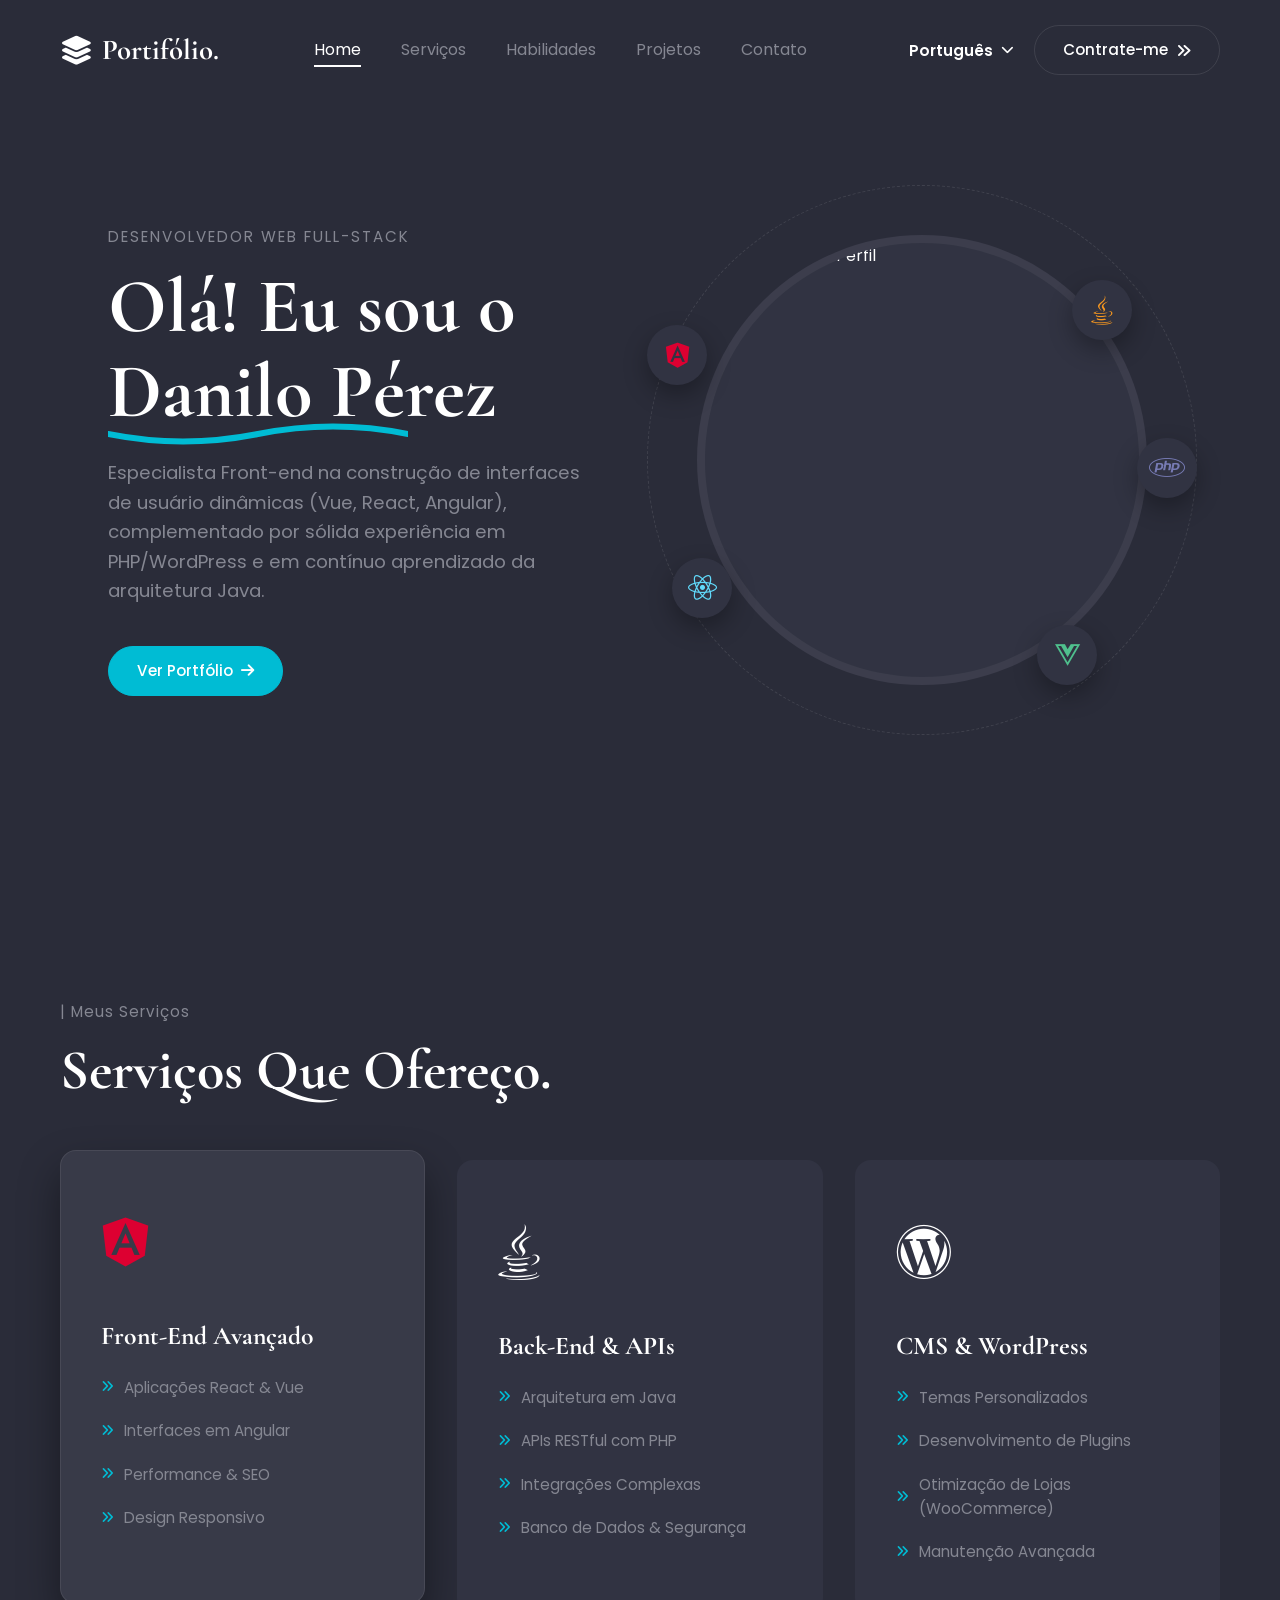
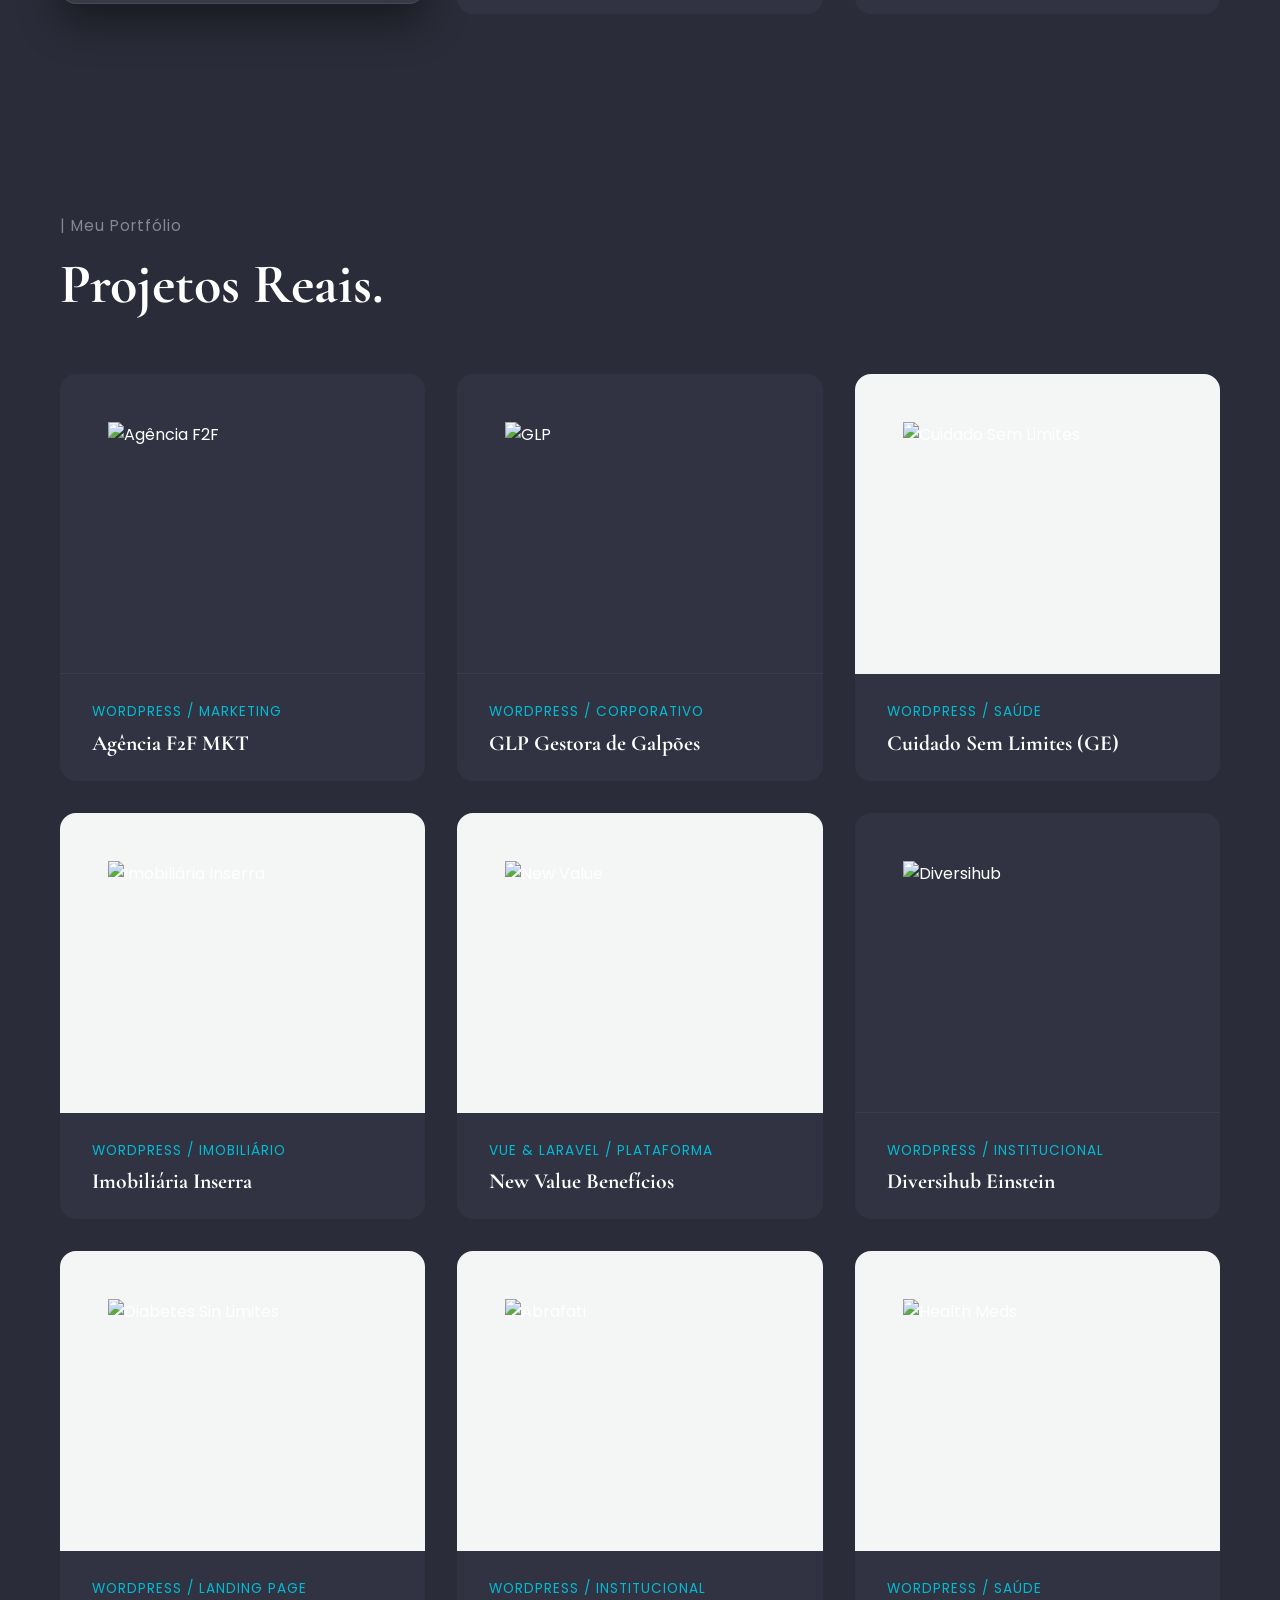
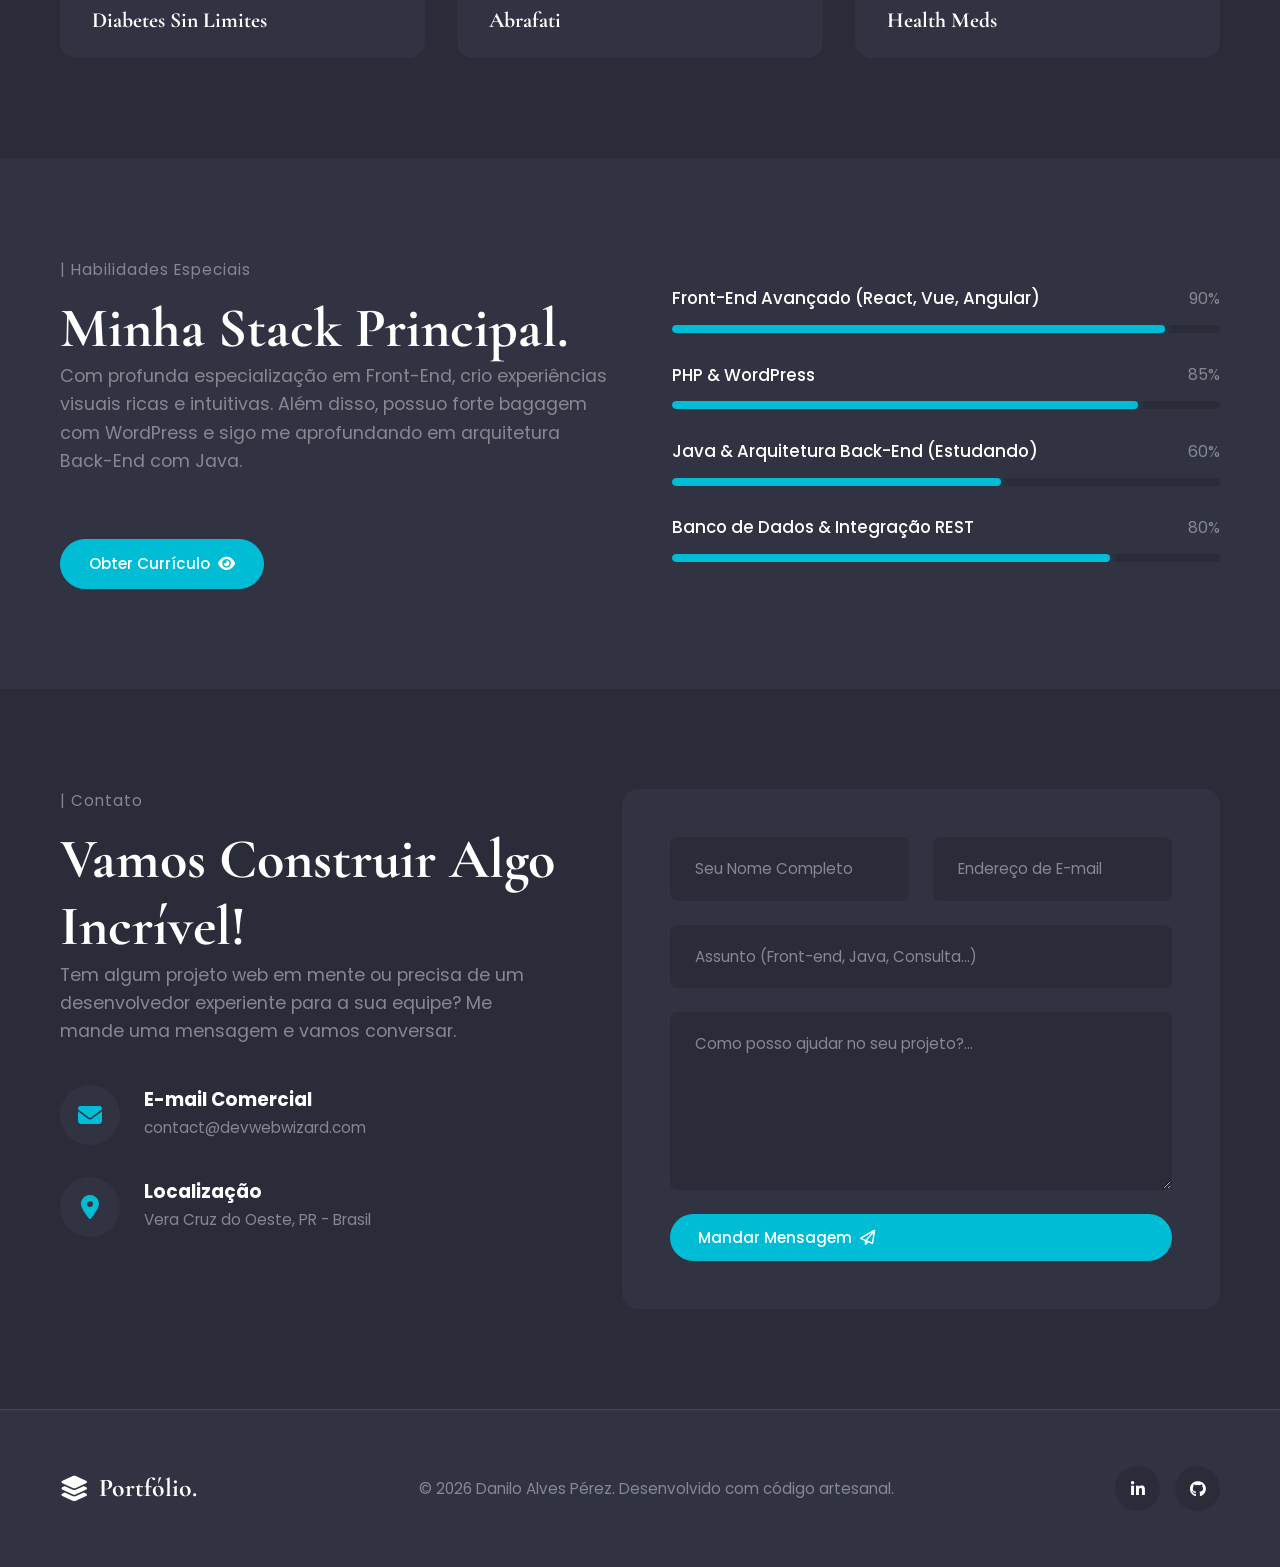
==== commit e9b3b988: "feat: implement multi-language resume page with view and download options." ====
--- a/index.html
+++ b/index.html
@@ -124,7 +124,7 @@
             >
             <h1 class="hero-title" data-i18n="hero-title-1">
               Olá! Eu sou o<br />
-              <span class="highlight">Danilo</span>
+              <span class="highlight">Danilo Pérez</span>
               <svg
                 class="title-shape"
                 viewBox="0 0 200 20"
@@ -561,10 +561,12 @@
               usuários em todo o mundo.
             </p>
             <a
-              href="#contact"
+              href="resume.html"
+              id="btn-resume-view"
               class="btn btn-primary mt-4"
               data-i18n="skills-btn"
-              >Obter Currículo <i class="fa-solid fa-download"></i
+              style="position: relative; z-index: 99;"
+              >Visualizar Currículo <i class="fa-solid fa-eye"></i
             ></a>
           </div>
 
@@ -638,14 +640,14 @@
                 <i class="fa-solid fa-envelope"></i>
                 <div>
                   <h4 data-i18n="contact-email-title">E-mail Comercial</h4>
-                  <p>ola@seuemail.com</p>
+                  <p>contact@devwebwizard.com</p>
                 </div>
               </div>
               <div class="info-item">
                 <i class="fa-solid fa-location-dot"></i>
                 <div>
                   <h4 data-i18n="contact-location-title">Localização</h4>
-                  <p>São Paulo, SP - Brasil</p>
+                  <p data-i18n="contact-location">Vera Cruz do Oeste, PR - Brasil</p>
                 </div>
               </div>
             </div>
--- a/css/style.css
+++ b/css/style.css
@@ -1040,4 +1040,42 @@
     .f-icon-3 {
         right: 5%;
     }
+}
+
+/* =========================================
+   RESUME PAGE
+   ========================================= */
+.resume-viewer-container {
+    display: flex;
+    flex-direction: column;
+    align-items: center;
+    margin-top: 120px; /* Leave space for header */
+    margin-bottom: 80px;
+}
+
+.resume-header {
+    text-align: center;
+    margin-bottom: 40px;
+}
+
+.resume-iframe {
+    width: 100%;
+    max-width: 900px;
+    height: 80vh;
+    border: none;
+    border-radius: 12px;
+    box-shadow: 0 10px 30px rgba(0, 0, 0, 0.08);
+    background-color: #fff;
+}
+
+.download-actions {
+    margin-top: 24px;
+    display: flex;
+    gap: 15px;
+    justify-content: center;
+    flex-wrap: wrap;
+}
+
+body.dark-theme .resume-iframe {
+    box-shadow: 0 10px 30px rgba(255, 255, 255, 0.05);
 }
